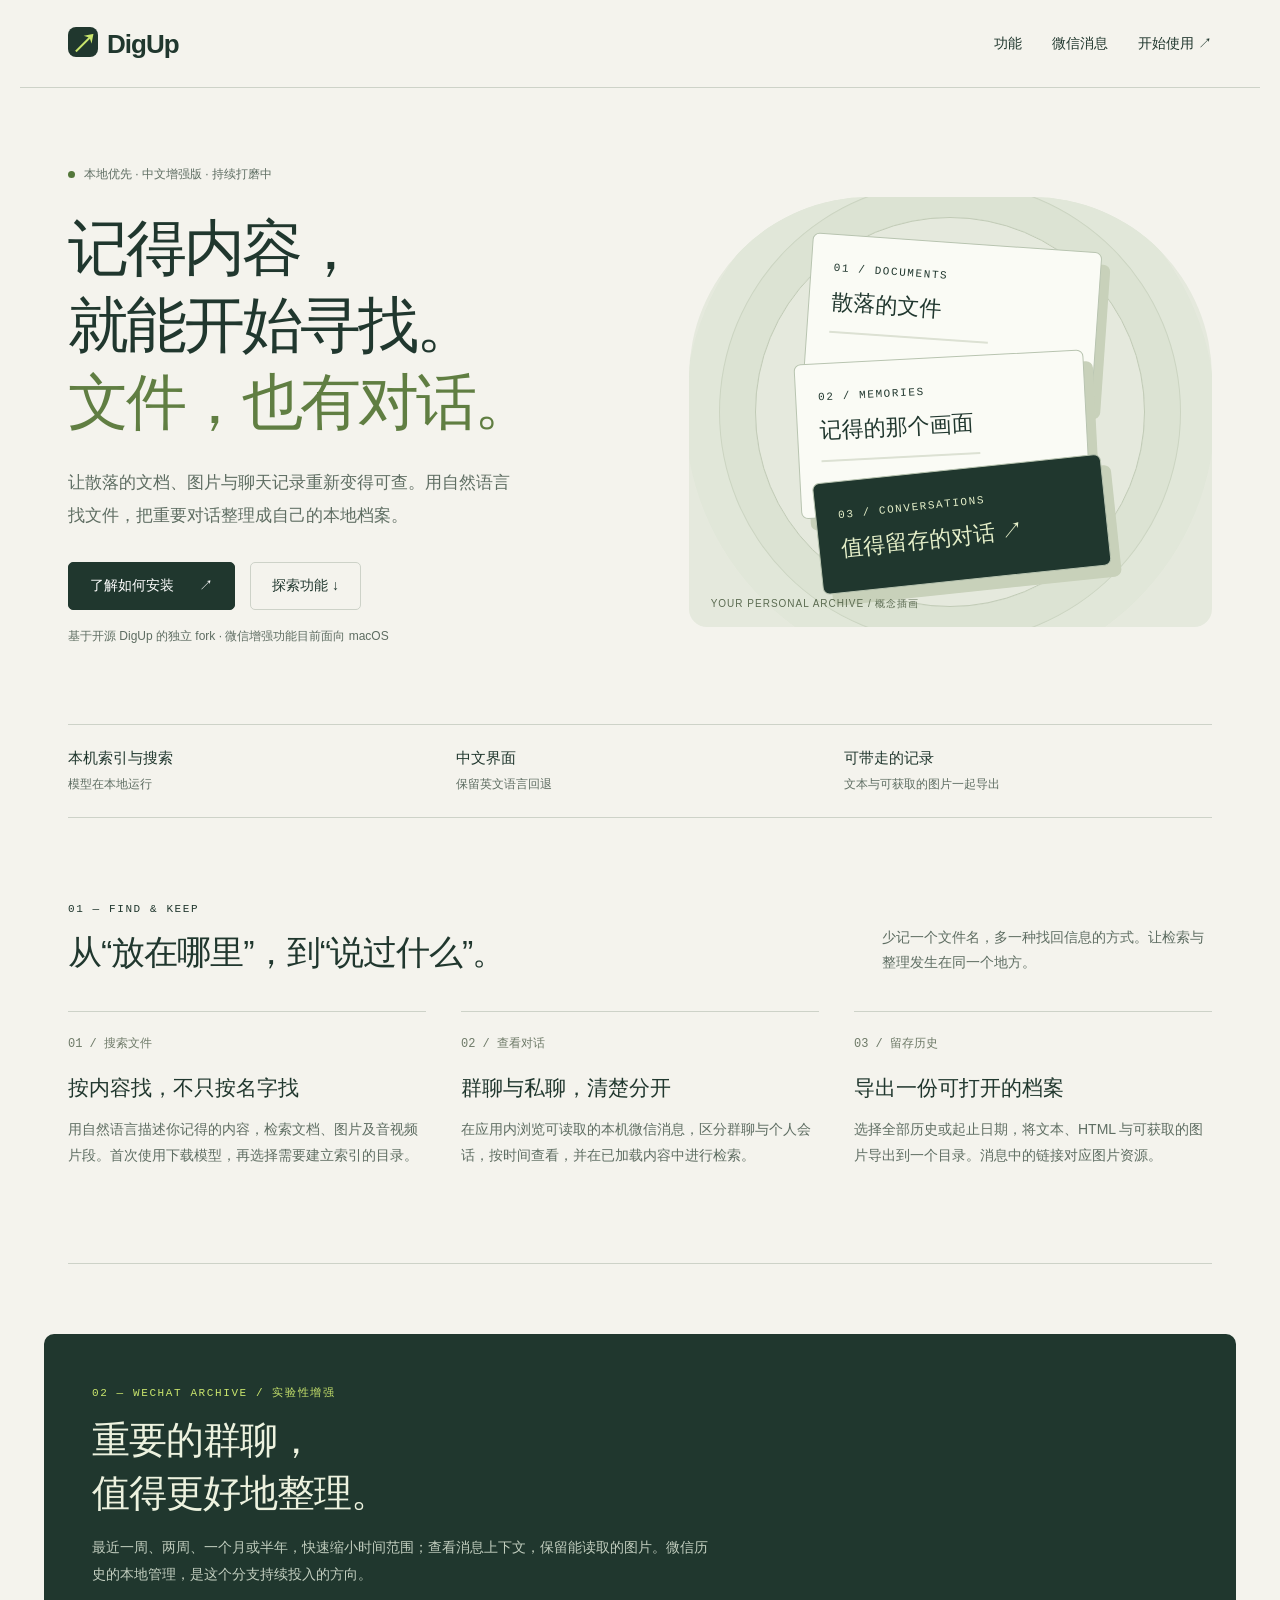
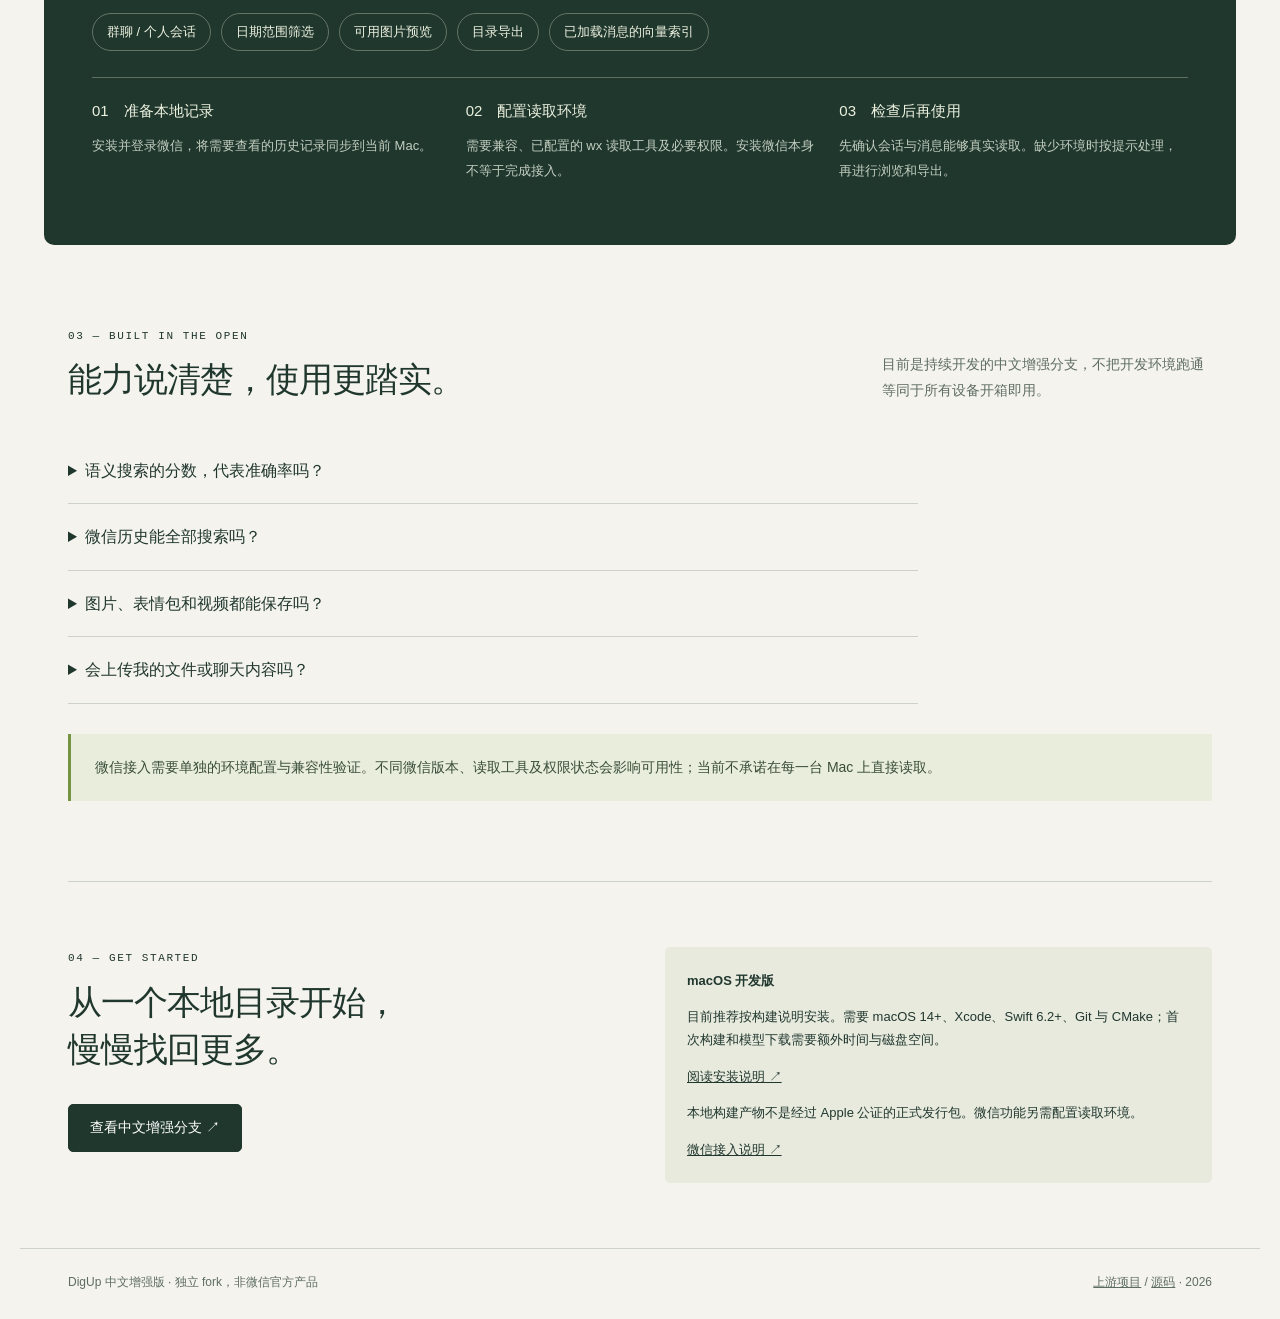
==== site/index.html @ 66d7a4e4 "Add Chinese product introduction site with setup and capability boundaries" ====
<!doctype html>
<html lang="zh-CN">
<head>
<meta charset="utf-8"><meta name="viewport" content="width=device-width,initial-scale=1">
<title>DigUp 中文版 — 找回文件，也找回对话</title>
<meta name="description" content="DigUp 中文增强版：本地语义文件搜索，微信历史消息浏览、日期筛选和带图片的目录导出。了解能力、接入条件与当前限制。">
<meta name="theme-color" content="#f4f3ed">
<style>
:root{--paper:#f4f3ed;--ink:#20372e;--muted:#5e6d62;--line:#cdd2c8;--green:#c9e56d}*{box-sizing:border-box}html{scroll-behavior:smooth;scroll-padding-top:85px}body{margin:0;background:var(--paper);color:var(--ink);font-family:-apple-system,BlinkMacSystemFont,"PingFang SC","Microsoft YaHei",sans-serif}a{color:inherit;text-decoration:none}a:hover{text-decoration:underline}button{font:inherit;cursor:pointer}a:focus-visible,button:focus-visible,summary:focus-visible{outline:3px solid #527625;outline-offset:5px}nav,main,footer{max-width:1240px;margin:auto;padding:0 48px}nav{height:88px;display:flex;align-items:center;justify-content:space-between;border-bottom:1px solid var(--line)}.brand{font-size:26px;font-weight:750;letter-spacing:-1px}.brand span{display:inline-grid;place-items:center;width:30px;height:30px;background:var(--ink);color:var(--green);border-radius:8px;margin-right:9px}.navlinks{display:flex;gap:30px;align-items:center;font-size:14px}.small{font:11px ui-monospace,monospace;letter-spacing:1.6px;text-transform:uppercase}.tag{display:inline-flex;gap:9px;align-items:center;font-size:12px;color:var(--muted)}.dot{width:7px;height:7px;background:#53773a;border-radius:50%}.hero{padding:76px 0 64px;display:grid;grid-template-columns:1.1fr 1fr;gap:45px;align-items:center}h1{font-size:clamp(42px,4.8vw,65px);font-weight:450;line-height:1.25;letter-spacing:-3px;margin:27px 0}h1 em{font-family:Georgia,"Songti SC",serif;font-weight:400;font-style:normal;color:#607e42}.lead{font-size:17px;line-height:1.9;color:var(--muted);max-width:450px}.actions{display:flex;gap:15px;align-items:center;flex-wrap:wrap;margin-top:30px}.btn{display:inline-flex;align-items:center;justify-content:center;gap:25px;padding:14px 21px;background:var(--ink);color:#fff;border:1px solid var(--ink);border-radius:5px;font-size:14px}.btn:hover{background:#365244;text-decoration:none}.btn.secondary{background:transparent;color:var(--ink);border-color:var(--line)}.footnote{font-size:12px;color:var(--muted);line-height:1.8;margin-top:16px}.art{height:430px;position:relative;background:#e5e9dd;border-radius:180px 180px 18px 18px;overflow:hidden;display:flex;align-items:center;justify-content:center}.rings{position:absolute;width:390px;height:390px;border:1px solid #c1cbb6;border-radius:50%;box-shadow:0 0 0 35px #dce3d3,0 0 0 36px #cbd4c1,0 0 0 70px #e1e7d9}.archive{position:relative;width:290px;transform:rotate(-6deg)}.sheet{height:155px;padding:22px;background:#fafbf5;border:1px solid #b8c4b0;border-radius:7px;box-shadow:9px 12px 0 #c8d1ba;margin-top:-42px;position:relative}.sheet:first-child{margin-top:0;transform:translateX(12px) rotate(10deg)}.sheet:nth-child(2){transform:translateX(-10px) rotate(3deg)}.sheet:last-child{background:var(--ink);color:#e5efc9;height:112px}.sheet b{display:block;font-size:22px;font-weight:500;margin:12px 0}.sheet .rule{height:2px;width:65%;background:#dce1d3;margin-top:14px}.artlabel{position:absolute;bottom:16px;left:22px;font-size:10px;letter-spacing:1px;color:#5b6b51}.strip{display:grid;grid-template-columns:repeat(3,1fr);border-top:1px solid var(--line);border-bottom:1px solid var(--line);padding:24px 0;gap:20px}.strip b{font-size:15px;font-weight:500}.strip span{display:block;font-size:12px;color:var(--muted);margin-top:8px}.section{padding:80px 0;border-bottom:1px solid var(--line)}.heading{display:flex;justify-content:space-between;align-items:end;gap:30px;margin-bottom:35px}h2{font-size:34px;font-weight:450;letter-spacing:-1px;margin:14px 0 0}.heading p{font-size:14px;color:var(--muted);line-height:1.8;max-width:330px;margin:0}.features{display:grid;grid-template-columns:repeat(3,1fr);gap:35px}.feature{border-top:1px solid var(--line);padding-top:21px}.number{font:12px ui-monospace,monospace;color:#6e7a68}.feature h3{font-size:21px;font-weight:500;margin:22px 0 12px}.feature p{font-size:14px;color:var(--muted);line-height:1.9}.wechat{background:var(--ink);color:#edf2df;margin:70px -24px 0;padding:48px;border-radius:10px}.wechat .small{color:#c9e56d}.wechat h2{max-width:580px;font-size:38px;line-height:1.4}.wechat p{color:#c2cebf;line-height:1.9;font-size:14px;max-width:620px}.pills{display:flex;flex-wrap:wrap;gap:10px;margin:26px 0}.pills span{border:1px solid #647565;border-radius:30px;padding:9px 14px;font-size:13px}.steps{display:grid;grid-template-columns:repeat(3,1fr);gap:25px;border-top:1px solid #61705e;padding-top:24px}.steps b{font-size:15px;font-weight:500}.steps p{font-size:13px}.limit{background:#e9eddc;padding:20px 24px;border-left:3px solid #759341;margin-top:30px;color:#394d37;font-size:14px;line-height:1.9}.faq{max-width:850px}details{border-bottom:1px solid var(--line);padding:20px 0}summary{cursor:pointer;font-size:16px;line-height:1.6}details p{font-size:14px;line-height:1.9;color:var(--muted);max-width:760px}.start{display:grid;grid-template-columns:1fr 1fr;gap:50px;padding:65px 0}.start h2{line-height:1.4}.install{background:#e8eade;padding:22px;border-radius:5px;font-size:13px;line-height:1.8}.install a{text-decoration:underline}footer{border-top:1px solid var(--line);padding-top:25px;padding-bottom:28px;display:flex;justify-content:space-between;gap:25px;font-size:12px;color:var(--muted)}.skip{position:absolute;left:10px;top:-60px;background:#fff;padding:10px}.skip:focus{top:10px}footer a{text-decoration:underline}
@media(max-width:760px){nav,main,footer{padding-left:23px;padding-right:23px}nav{height:75px}.navlinks{gap:18px}.navlinks .desktop{display:none}.hero{grid-template-columns:1fr;padding:46px 0 35px;gap:30px}h1{letter-spacing:-2px;font-size:47px}.hero .lead{font-size:16px}.art{height:340px;border-radius:130px 130px 12px 12px}.archive{transform:scale(.84) rotate(-6deg)}.strip{gap:12px}.strip b{font-size:13px}.strip span{line-height:1.7;font-size:11px}.section{padding:50px 0}.heading{display:block}.heading p{margin-top:20px}.features,.steps,.start{grid-template-columns:1fr;gap:20px}.feature h3{margin-top:14px}.wechat{margin:40px 0 0;padding:27px 23px}.wechat h2{font-size:30px}.steps{gap:12px}h2{font-size:29px}.start{padding:45px 0}footer{flex-direction:column;gap:12px}}@media(prefers-reduced-motion:reduce){html{scroll-behavior:auto}}
</style></head>
<body><a class="skip" href="#main">跳到内容</a>
<nav aria-label="主导航"><a class="brand" href="#" aria-label="DigUp 首页"><span>↗</span>DigUp</a><div class="navlinks"><a class="desktop" href="#features">功能</a><a href="#wechat">微信消息</a><a href="#start">开始使用 ↗</a></div></nav>
<main id="main"><section class="hero"><div><div class="tag"><i class="dot"></i> 本地优先 · 中文增强版 · 持续打磨中</div><h1>记得内容，<br>就能开始寻找。<br><em>文件，也有对话。</em></h1><p class="lead">让散落的文档、图片与聊天记录重新变得可查。用自然语言找文件，把重要对话整理成自己的本地档案。</p><div class="actions"><a class="btn" href="#start">了解如何安装 <span>↗</span></a><a class="btn secondary" href="#features">探索功能 ↓</a></div><p class="footnote">基于开源 DigUp 的独立 fork · 微信增强功能目前面向 macOS</p></div><div class="art" role="img" aria-label="由文档、图像与对话组成的档案插画，不是应用截图"><div class="rings"></div><div class="archive"><div class="sheet"><span class="small">01 / DOCUMENTS</span><b>散落的文件</b><div class="rule"></div></div><div class="sheet"><span class="small">02 / MEMORIES</span><b>记得的那个画面</b><div class="rule"></div></div><div class="sheet"><span class="small">03 / CONVERSATIONS</span><b>值得留存的对话 ↗</b></div></div><span class="artlabel">YOUR PERSONAL ARCHIVE / 概念插画</span></div></section>
<div class="strip"><div><b>本机索引与搜索</b><span>模型在本地运行</span></div><div><b>中文界面</b><span>保留英文语言回退</span></div><div><b>可带走的记录</b><span>文本与可获取的图片一起导出</span></div></div>
<section class="section" id="features"><div class="heading"><div><span class="small">01 — FIND & KEEP</span><h2>从“放在哪里”，到“说过什么”。</h2></div><p>少记一个文件名，多一种找回信息的方式。让检索与整理发生在同一个地方。</p></div><div class="features"><article class="feature"><span class="number">01 / 搜索文件</span><h3>按内容找，不只按名字找</h3><p>用自然语言描述你记得的内容，检索文档、图片及音视频片段。首次使用下载模型，再选择需要建立索引的目录。</p></article><article class="feature"><span class="number">02 / 查看对话</span><h3>群聊与私聊，清楚分开</h3><p>在应用内浏览可读取的本机微信消息，区分群聊与个人会话，按时间查看，并在已加载内容中进行检索。</p></article><article class="feature"><span class="number">03 / 留存历史</span><h3>导出一份可打开的档案</h3><p>选择全部历史或起止日期，将文本、HTML 与可获取的图片导出到一个目录。消息中的链接对应图片资源。</p></article></div></section>
<section id="wechat" class="wechat"><span class="small">02 — WECHAT ARCHIVE / 实验性增强</span><h2>重要的群聊，<br>值得更好地整理。</h2><p>最近一周、两周、一个月或半年，快速缩小时间范围；查看消息上下文，保留能读取的图片。微信历史的本地管理，是这个分支持续投入的方向。</p><div class="pills"><span>群聊 / 个人会话</span><span>日期范围筛选</span><span>可用图片预览</span><span>目录导出</span><span>已加载消息的向量索引</span></div><div class="steps"><div><b>01　准备本地记录</b><p>安装并登录微信，将需要查看的历史记录同步到当前 Mac。</p></div><div><b>02　配置读取环境</b><p>需要兼容、已配置的 wx 读取工具及必要权限。安装微信本身不等于完成接入。</p></div><div><b>03　检查后再使用</b><p>先确认会话与消息能够真实读取。缺少环境时按提示处理，再进行浏览和导出。</p></div></div></section>
<section class="section" id="status"><div class="heading"><div><span class="small">03 — BUILT IN THE OPEN</span><h2>能力说清楚，使用更踏实。</h2></div><p>目前是持续开发的中文增强分支，不把开发环境跑通等同于所有设备开箱即用。</p></div><div class="faq"><details><summary>语义搜索的分数，代表准确率吗？</summary><p>不代表。当前分数用于结果排序，不是经过校准的置信概率。语义接近也可能与需求无关；精确编号和无答案查询仍有误匹配，相关性与拒绝无关结果的能力正在改进。</p></details><details><summary>微信历史能全部搜索吗？</summary><p>当前消息浏览及检索有加载范围限制，向量索引面向已加载的消息，并非全部历史、跨会话的完整搜索。按范围导出采用分页读取；导出全部记录不代表这些记录已全部建立语义索引。</p></details><details><summary>图片、表情包和视频都能保存吗？</summary><p>可读取、可解码的图片支持预览及随目录导出。未获取到的图片会提示不可用；部分表情包、视频及语音目前仅保留文字提示。图片可能转换或缩放，不承诺原始媒体的无损归档。</p></details><details><summary>会上传我的文件或聊天内容吗？</summary><p>本分支的文件索引、模型检索与微信消息处理在本机进行。首次下载模型和获取更新需要网络。本介绍站不连接你的电脑，不读取聊天记录，也没有账号登录或内容上传入口。</p></details></div><div class="limit">微信接入需要单独的环境配置与兼容性验证。不同微信版本、读取工具及权限状态会影响可用性；当前不承诺在每一台 Mac 上直接读取。</div></section>
<section id="start" class="start"><div><span class="small">04 — GET STARTED</span><h2>从一个本地目录开始，<br>慢慢找回更多。</h2><div class="actions"><a class="btn" href="https://github.com/yuezheng2006/DigUp/tree/feat/chinese-localization">查看中文增强分支 ↗</a></div></div><div class="install"><b>macOS 开发版</b><p>目前推荐按构建说明安装。需要 macOS 14+、Xcode、Swift 6.2+、Git 与 CMake；首次构建和模型下载需要额外时间与磁盘空间。</p><a href="https://github.com/yuezheng2006/DigUp/blob/feat/chinese-localization/README.zh-CN.md">阅读安装说明 ↗</a><p>本地构建产物不是经过 Apple 公证的正式发行包。微信功能另需配置读取环境。</p><a href="https://github.com/yuezheng2006/DigUp/blob/feat/chinese-localization/WECHAT.zh-CN.md">微信接入说明 ↗</a></div></section></main>
<footer><span>DigUp 中文增强版 · 独立 fork，非微信官方产品</span><span><a href="https://github.com/ARahim3/DigUp">上游项目</a> / <a href="https://github.com/yuezheng2006/DigUp/tree/feat/chinese-localization">源码</a> · 2026</span></footer>
</body></html>
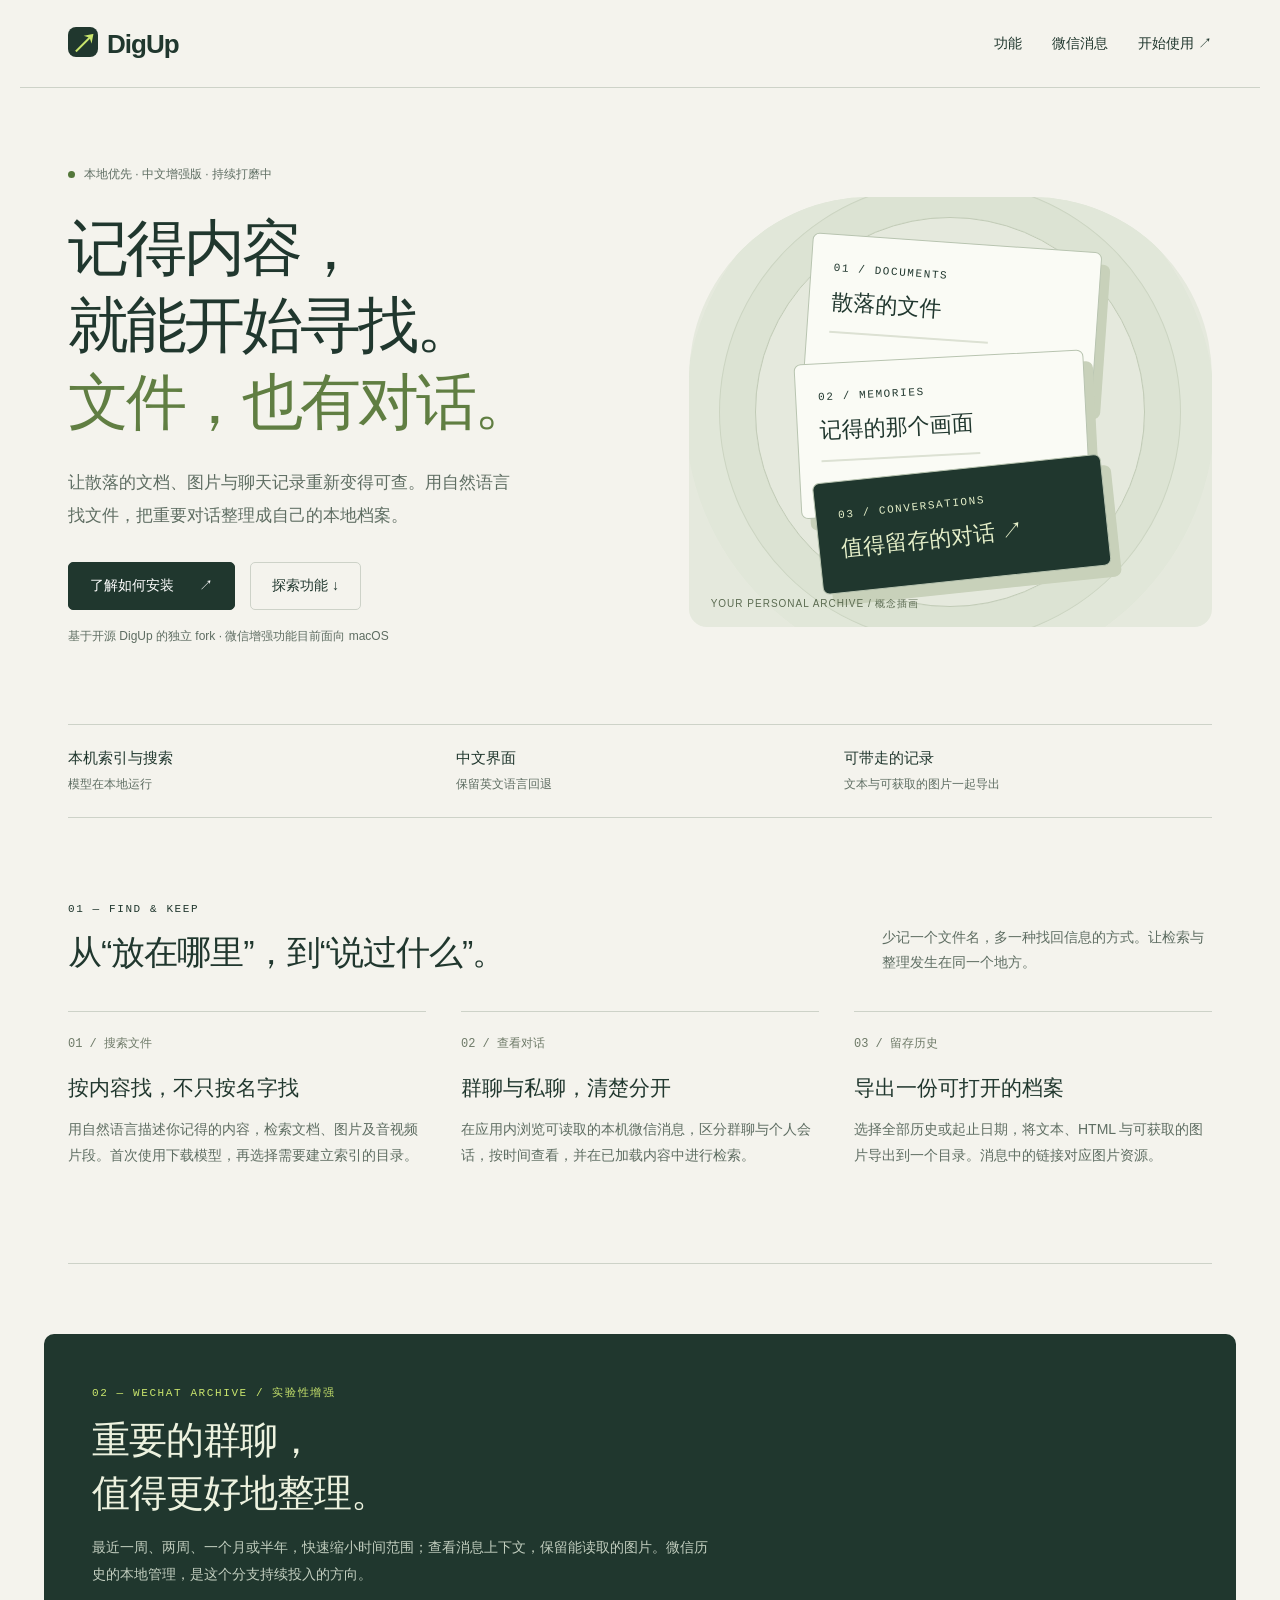
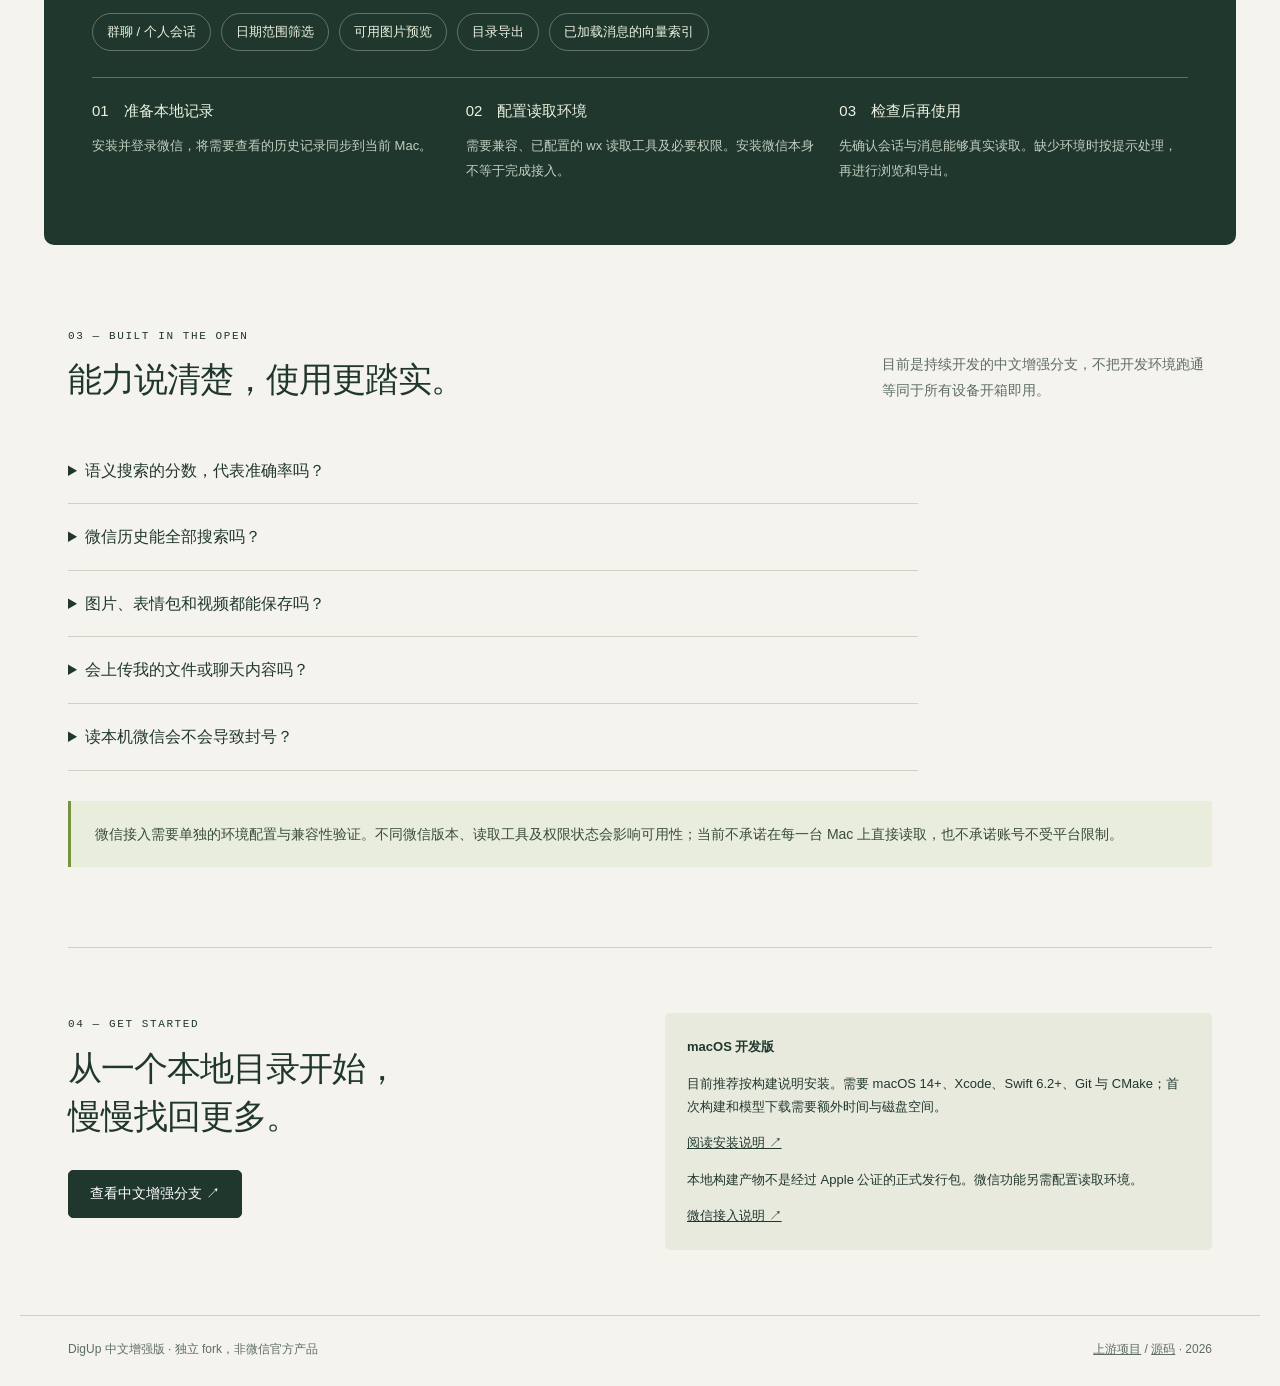
==== commit 5ee23680: "docs(wechat): lock capability-first path and surface protocol risk Keep local cache reads and CDN me" ====
--- a/site/index.html
+++ b/site/index.html
@@ -15,7 +15,7 @@
 <div class="strip"><div><b>本机索引与搜索</b><span>模型在本地运行</span></div><div><b>中文界面</b><span>保留英文语言回退</span></div><div><b>可带走的记录</b><span>文本与可获取的图片一起导出</span></div></div>
 <section class="section" id="features"><div class="heading"><div><span class="small">01 — FIND & KEEP</span><h2>从“放在哪里”，到“说过什么”。</h2></div><p>少记一个文件名，多一种找回信息的方式。让检索与整理发生在同一个地方。</p></div><div class="features"><article class="feature"><span class="number">01 / 搜索文件</span><h3>按内容找，不只按名字找</h3><p>用自然语言描述你记得的内容，检索文档、图片及音视频片段。首次使用下载模型，再选择需要建立索引的目录。</p></article><article class="feature"><span class="number">02 / 查看对话</span><h3>群聊与私聊，清楚分开</h3><p>在应用内浏览可读取的本机微信消息，区分群聊与个人会话，按时间查看，并在已加载内容中进行检索。</p></article><article class="feature"><span class="number">03 / 留存历史</span><h3>导出一份可打开的档案</h3><p>选择全部历史或起止日期，将文本、HTML 与可获取的图片导出到一个目录。消息中的链接对应图片资源。</p></article></div></section>
 <section id="wechat" class="wechat"><span class="small">02 — WECHAT ARCHIVE / 实验性增强</span><h2>重要的群聊，<br>值得更好地整理。</h2><p>最近一周、两周、一个月或半年，快速缩小时间范围；查看消息上下文，保留能读取的图片。微信历史的本地管理，是这个分支持续投入的方向。</p><div class="pills"><span>群聊 / 个人会话</span><span>日期范围筛选</span><span>可用图片预览</span><span>目录导出</span><span>已加载消息的向量索引</span></div><div class="steps"><div><b>01　准备本地记录</b><p>安装并登录微信，将需要查看的历史记录同步到当前 Mac。</p></div><div><b>02　配置读取环境</b><p>需要兼容、已配置的 wx 读取工具及必要权限。安装微信本身不等于完成接入。</p></div><div><b>03　检查后再使用</b><p>先确认会话与消息能够真实读取。缺少环境时按提示处理，再进行浏览和导出。</p></div></div></section>
-<section class="section" id="status"><div class="heading"><div><span class="small">03 — BUILT IN THE OPEN</span><h2>能力说清楚，使用更踏实。</h2></div><p>目前是持续开发的中文增强分支，不把开发环境跑通等同于所有设备开箱即用。</p></div><div class="faq"><details><summary>语义搜索的分数，代表准确率吗？</summary><p>不代表。当前分数用于结果排序，不是经过校准的置信概率。语义接近也可能与需求无关；精确编号和无答案查询仍有误匹配，相关性与拒绝无关结果的能力正在改进。</p></details><details><summary>微信历史能全部搜索吗？</summary><p>当前消息浏览及检索有加载范围限制，向量索引面向已加载的消息，并非全部历史、跨会话的完整搜索。按范围导出采用分页读取；导出全部记录不代表这些记录已全部建立语义索引。</p></details><details><summary>图片、表情包和视频都能保存吗？</summary><p>可读取、可解码的图片支持预览及随目录导出。未获取到的图片会提示不可用；部分表情包、视频及语音目前仅保留文字提示。图片可能转换或缩放，不承诺原始媒体的无损归档。</p></details><details><summary>会上传我的文件或聊天内容吗？</summary><p>本分支的文件索引、模型检索与微信消息处理在本机进行。首次下载模型和获取更新需要网络。本介绍站不连接你的电脑，不读取聊天记录，也没有账号登录或内容上传入口。</p></details></div><div class="limit">微信接入需要单独的环境配置与兼容性验证。不同微信版本、读取工具及权限状态会影响可用性；当前不承诺在每一台 Mac 上直接读取。</div></section>
+<section class="section" id="status"><div class="heading"><div><span class="small">03 — BUILT IN THE OPEN</span><h2>能力说清楚，使用更踏实。</h2></div><p>目前是持续开发的中文增强分支，不把开发环境跑通等同于所有设备开箱即用。</p></div><div class="faq"><details><summary>语义搜索的分数，代表准确率吗？</summary><p>不代表。当前分数用于结果排序，不是经过校准的置信概率。语义接近也可能与需求无关；精确编号和无答案查询仍有误匹配，相关性与拒绝无关结果的能力正在改进。</p></details><details><summary>微信历史能全部搜索吗？</summary><p>当前消息浏览及检索有加载范围限制，向量索引面向已加载的消息，并非全部历史、跨会话的完整搜索。按范围导出采用分页读取；导出全部记录不代表这些记录已全部建立语义索引。</p></details><details><summary>图片、表情包和视频都能保存吗？</summary><p>可读取、可解码的图片支持预览及随目录导出。未获取到的图片会提示不可用；部分表情包、视频及语音目前仅保留文字提示。图片可能转换或缩放，不承诺原始媒体的无损归档。</p></details><details><summary>会上传我的文件或聊天内容吗？</summary><p>本分支的文件索引、模型检索与微信消息处理在本机进行。首次下载模型和获取更新需要网络。本介绍站不连接你的电脑，不读取聊天记录，也没有账号登录或内容上传入口。</p></details><details><summary>读本机微信会不会导致封号？</summary><p>不能保证。当前为能力优先：聊天与朋友圈文字读本机缓存，头像与朋友圈图可能请求腾讯 CDN。这不是微信官方导出，也不是腾讯授权接入；本地有数据不等于官方许可。我们不做“永不封号”承诺，请自行评估风险。更稳妥的做法是只使用微信内主动合并转发导出的文件。</p></details></div><div class="limit">微信接入需要单独的环境配置与兼容性验证。不同微信版本、读取工具及权限状态会影响可用性；当前不承诺在每一台 Mac 上直接读取，也不承诺账号不受平台限制。</div></section>
 <section id="start" class="start"><div><span class="small">04 — GET STARTED</span><h2>从一个本地目录开始，<br>慢慢找回更多。</h2><div class="actions"><a class="btn" href="https://github.com/yuezheng2006/DigUp/tree/feat/chinese-localization">查看中文增强分支 ↗</a></div></div><div class="install"><b>macOS 开发版</b><p>目前推荐按构建说明安装。需要 macOS 14+、Xcode、Swift 6.2+、Git 与 CMake；首次构建和模型下载需要额外时间与磁盘空间。</p><a href="https://github.com/yuezheng2006/DigUp/blob/feat/chinese-localization/README.zh-CN.md">阅读安装说明 ↗</a><p>本地构建产物不是经过 Apple 公证的正式发行包。微信功能另需配置读取环境。</p><a href="https://github.com/yuezheng2006/DigUp/blob/feat/chinese-localization/WECHAT.zh-CN.md">微信接入说明 ↗</a></div></section></main>
 <footer><span>DigUp 中文增强版 · 独立 fork，非微信官方产品</span><span><a href="https://github.com/ARahim3/DigUp">上游项目</a> / <a href="https://github.com/yuezheng2006/DigUp/tree/feat/chinese-localization">源码</a> · 2026</span></footer>
 </body></html>
